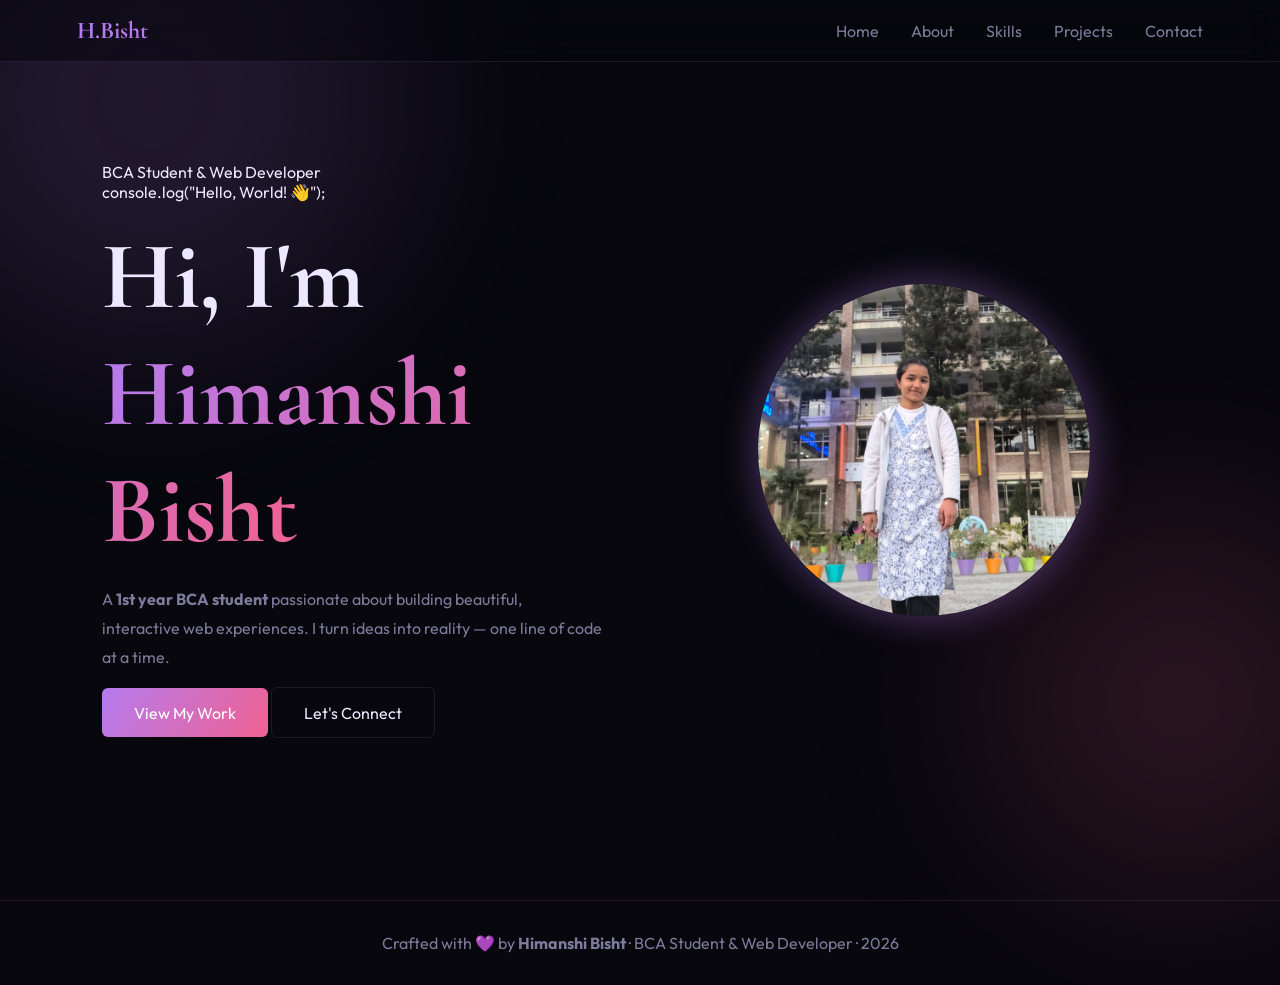
==== index.html @ cc864b1d "first portfolio upload" ====
<!DOCTYPE html>
<html lang="en">
<head>
  <meta charset="UTF-8">
  <meta name="viewport" content="width=device-width, initial-scale=1.0">

  <title>Himanshi Bisht | Portfolio</title>

  <link rel="stylesheet" href="style.css">

  <link
    href="https://fonts.googleapis.com/css2?family=Cormorant+Garamond:wght@400;600;700&family=Outfit:wght@300;400;500;600&family=Space+Mono:wght@400;700&display=swap"
    rel="stylesheet"
  >
</head>

<body>


  <div class="blobs">

    <div class="blob blob-1"></div>

    <div class="blob blob-2"></div>

    <div class="blob blob-3"></div>

  </div>



  <div class="particles">

    <div class="p"></div>
    <div class="p"></div>
    <div class="p"></div>
    <div class="p"></div>
    <div class="p"></div>
    <div class="p"></div>
    <div class="p"></div>
    <div class="p"></div>
    <div class="p"></div>
    <div class="p"></div>
    <div class="p"></div>
    <div class="p"></div>
    <div class="p"></div>
    <div class="p"></div>
    <div class="p"></div>

  </div>
  <nav>

    <div class="nav-logo">
      H.Bisht
    </div>

    <ul class="nav-links">

      <li>
        <a href="index.html">Home</a>
      </li>

      <li>
        <a href="About.html">About</a>
      </li>

      <li>
        <a href="Skills.html">Skills</a>
      </li>

      <li>
        <a href="Projects.html">Projects</a>
      </li>

      <li>
        <a href="Contact.html">Contact</a>
      </li>

    </ul>

  </nav>



  <section id="hero">

    <div class="hero-inner">



      <div class="hero-content">

        <div class="hero-badge">
          BCA Student & Web Developer
        </div>

        <div class="typewriter-line">
          console.log("Hello, World! 👋");
        </div>

        <h1 class="hero-name">

          Hi, I'm <br>

          <span>Himanshi Bisht</span>

        </h1>

        <p class="hero-sub">

          A <strong>1st year BCA student</strong>
          passionate about building beautiful,
          interactive web experiences.

          I turn ideas into reality —
          one line of code at a time.

        </p>

        <div class="hero-btns">

          <a href="Projects.html" class="btn btn-fill">
            View My Work
          </a>

          <a href="Contact.html" class="btn btn-ghost">
            Let's Connect
          </a>

        </div>

      </div>



      <div class="hero-image">

        <img src="Assests/porfile.jpg" alt="Himanshi Bisht">

      </div>

    </div>



    <div class="scroll-cue">

     

      <div class="scroll-line"></div>

    </div>

  </section>




  <footer>

    Crafted with 💜 by

    <strong>Himanshi Bisht</strong>

    · BCA Student & Web Developer · 2026

  </footer>

</body>
</html>
---- style.css ----
*{
  margin:0;
  padding:0;
  box-sizing:border-box;
}

html{
  scroll-behavior:smooth;
}

body{
  background:#07070d;
  color:#ece8ff;
  font-family:'Outfit',sans-serif;
  overflow-x:hidden;
}

a{
  text-decoration:none;
  color:inherit;
}

/* NAVBAR */

nav{
  position:fixed;
  top:0;
  left:0;
  right:0;
  z-index:100;

  display:flex;
  justify-content:space-between;
  align-items:center;

  padding:1rem 6vw;

  backdrop-filter:blur(20px);

  background:rgba(7,7,13,.55);

  border-bottom:1px solid rgba(181,123,238,.14);
}

.nav-logo{
  font-size:1.5rem;
  font-weight:700;

  font-family:'Cormorant Garamond',serif;

  color:#b57bee;
}

.nav-links{
  display:flex;
  gap:2rem;
  list-style:none;
}

.nav-links a{
  color:#7e7a9a;
  transition:.3s;
}

.nav-links a:hover{
  color:#b57bee;
}

/* HERO */

#hero{
  min-height:100vh;

  display:flex;
  align-items:center;

  padding:0 8vw;
}

.hero-inner{
  width:100%;

  display:flex;
  align-items:center;
  justify-content:space-between;

  gap:60px;

  flex-wrap:wrap;
}

.hero-content{
  flex:1;
  min-width:300px;
}

.hero-name{
  font-size:6rem;
  margin:1rem 0;

  font-family:'Cormorant Garamond',serif;
}

.hero-name span{
  background:linear-gradient(
    120deg,
    #b57bee,
    #f06292
  );

  -webkit-background-clip:text;
  -webkit-text-fill-color:transparent;
}

.hero-sub{
  max-width:500px;
  color:#7e7a9a;
  line-height:1.8;
}

/* HERO IMAGE */

.hero-image{
  flex:1;

  display:flex;
  justify-content:center;
  align-items:center;
}

.hero-image img{
  width:340px;
  height:340px;

  object-fit:cover;

  border-radius:50%;

  border:4px solid rgba(181,123,238,.18);

  box-shadow:
  0 0 35px rgba(181,123,238,.35);

  transition:.4s;

  animation:floatImage 5s ease-in-out infinite;
}

.hero-image img:hover{
  transform:scale(1.05);
}

@keyframes floatImage{

  0%,100%{
    transform:translateY(0);
  }

  50%{
    transform:translateY(-15px);
  }

}


.btn{
  display:inline-block;
  padding:.9rem 2rem;
  border-radius:6px;
  margin-top:1rem;
}

.btn-fill{
  background:linear-gradient(
    120deg,
    #b57bee,
    #f06292
  );

  color:white;
}

.btn-ghost{
  border:1px solid rgba(181,123,238,.14);
}

/* SECTION */

.wrap{
  padding:7rem 8vw;
}

.section-title{
  font-size:3rem;
  margin-bottom:1rem;

  font-family:'Cormorant Garamond',serif;
}

.section-title em{
  color:#b57bee;
}

.section-rule{
  width:60px;
  height:2px;

  background:#b57bee;

  margin-bottom:3rem;
}

.about-grid{
  display:grid;
  grid-template-columns:1fr 1fr;
  gap:4rem;
}

.stats-grid{
  display:grid;
  grid-template-columns:1fr 1fr;
  gap:1rem;
}

.stat-card{
  background:#13131f;

  border:1px solid rgba(181,123,238,.14);

  border-radius:12px;

  padding:2rem;
}

.stat-num{
  font-size:2.5rem;

  color:#b57bee;
}



#skills{
  background:#0e0e18;
}

.skills-grid{
  display:grid;
  grid-template-columns:repeat(auto-fit,minmax(250px,1fr));
  gap:1.5rem;
}

.skill-card{
  background:#13131f;

  padding:2rem;

  border-radius:14px;

  border:1px solid rgba(181,123,238,.14);

  transition:.3s;
}

.skill-card:hover{
  transform:translateY(-8px);
}

.skill-icon{
  font-size:2rem;
}


.projects-grid{
  display:grid;
  grid-template-columns:repeat(auto-fit,minmax(300px,1fr));
  gap:2rem;
}

.project-card{
  background:#13131f;

  border:1px solid rgba(181,123,238,.14);

  border-radius:16px;

  padding:2rem;

  transition:.3s;
}

.project-card:hover{
  transform:translateY(-8px);
}

.proj-title{
  font-size:1.5rem;
  margin:1rem 0;

  font-family:'Cormorant Garamond',serif;
}

.tags{
  display:flex;
  gap:.5rem;
  flex-wrap:wrap;
  margin:1rem 0;
}

.tag{
  background:rgba(181,123,238,.1);

  color:#b57bee;

  padding:.3rem .8rem;

  border-radius:50px;
}

/* CONTACT */

.contact-grid{
  display:grid;
  grid-template-columns:1fr 1fr;
  gap:4rem;
}

.form-stack{
  display:flex;
  flex-direction:column;
  gap:1rem;
}

.form-stack input,
.form-stack textarea{
  padding:1rem;

  background:#13131f;

  border:1px solid rgba(181,123,238,.14);

  border-radius:8px;

  color:white;
}

.c-link{
  display:flex;
  align-items:center;
  gap:1rem;

  padding:1rem;

  background:#13131f;

  border-radius:10px;

  border:1px solid rgba(181,123,238,.14);
}

/* FOOTER */

footer{
  text-align:center;

  padding:2rem;

  border-top:1px solid rgba(181,123,238,.14);

  color:#7e7a9a;
}

/* BLOBS */

.blobs{
  position:fixed;
  inset:0;
  z-index:-1;
}

.blob{
  position:absolute;
  border-radius:50%;
  filter:blur(100px);
  opacity:.15;
}

.blob-1{
  width:500px;
  height:500px;

  background:#b57bee;

  top:-150px;
  left:-100px;
}

.blob-2{
  width:400px;
  height:400px;

  background:#f06292;

  bottom:0;
  right:-100px;
}


@media(max-width:768px){

  .nav-links{
    display:none;
  }

  .hero-inner{
    flex-direction:column-reverse;
    text-align:center;
  }

  .hero-name{
    font-size:3.5rem;
  }

  .hero-sub{
    margin:auto;
  }

  .hero-image img{
    width:250px;
    height:250px;
  }

  .about-grid,
  .contact-grid{
    grid-template-columns:1fr;
  }

}
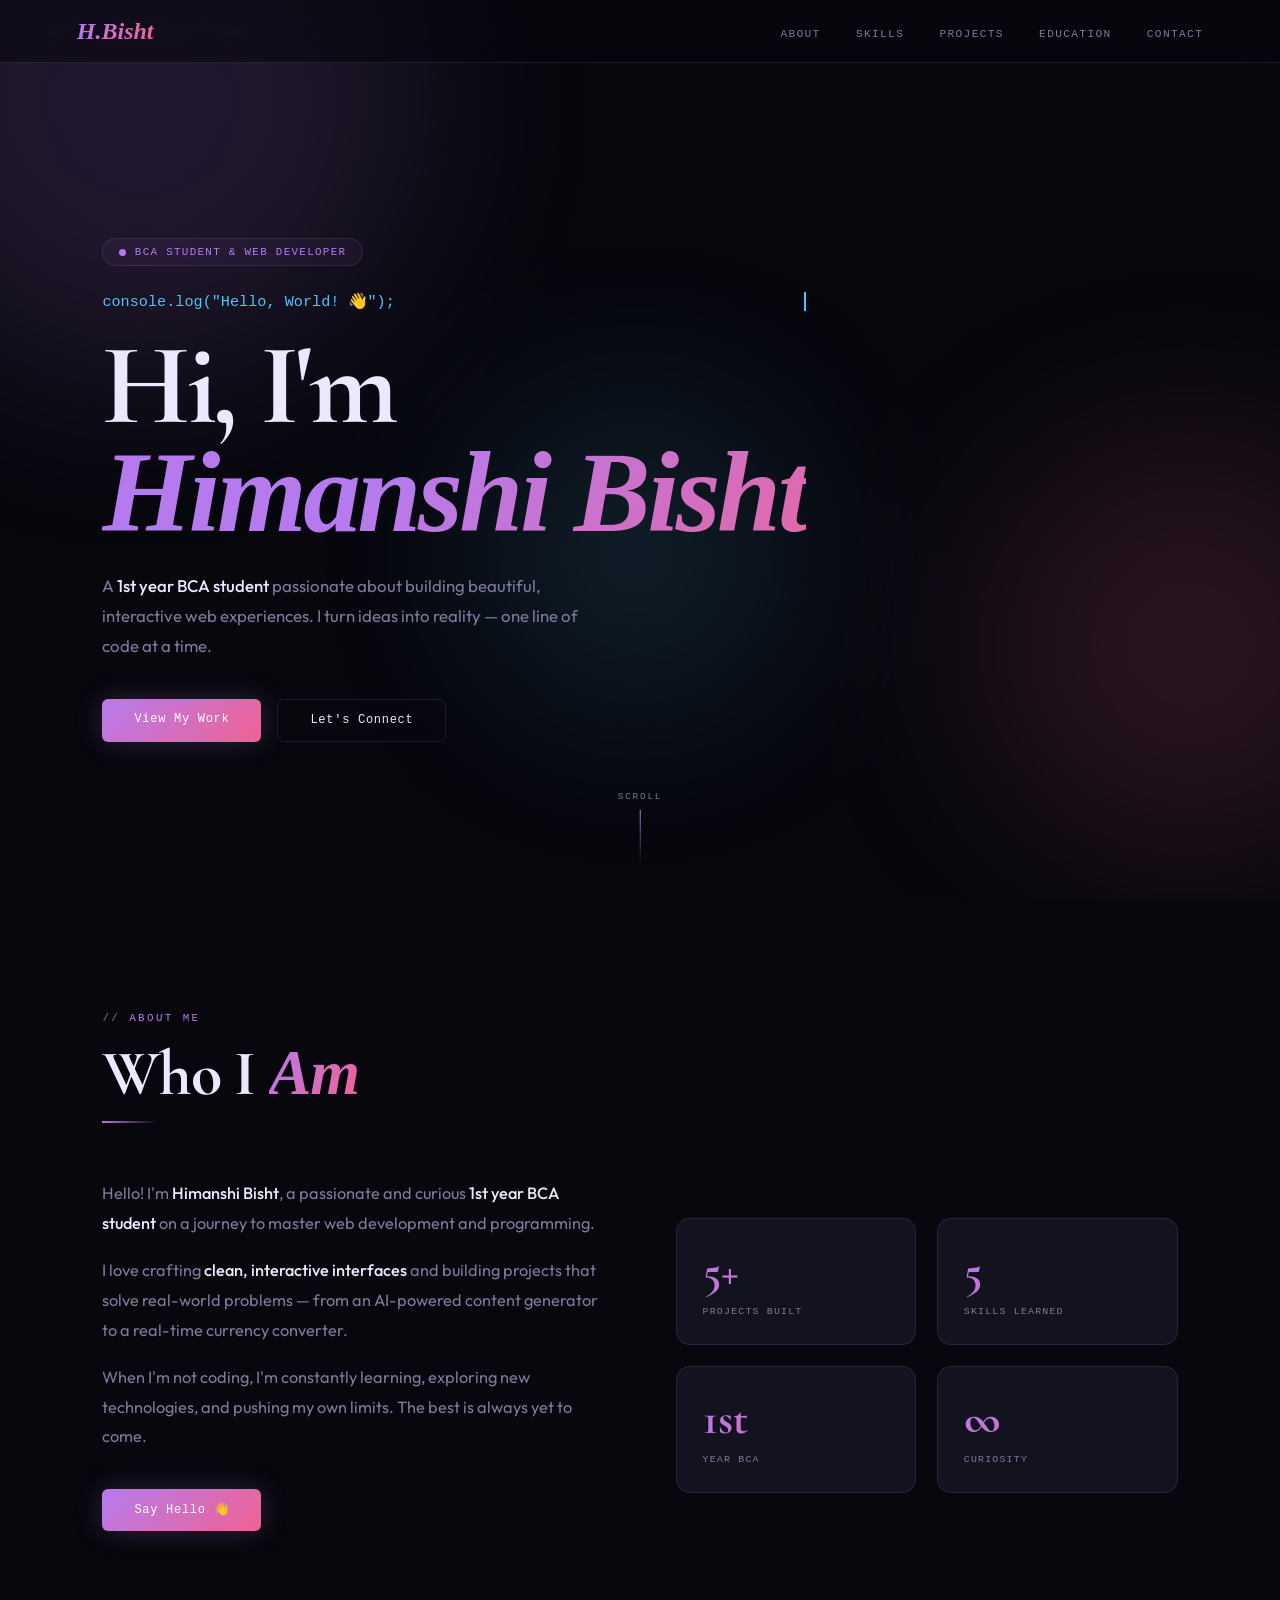
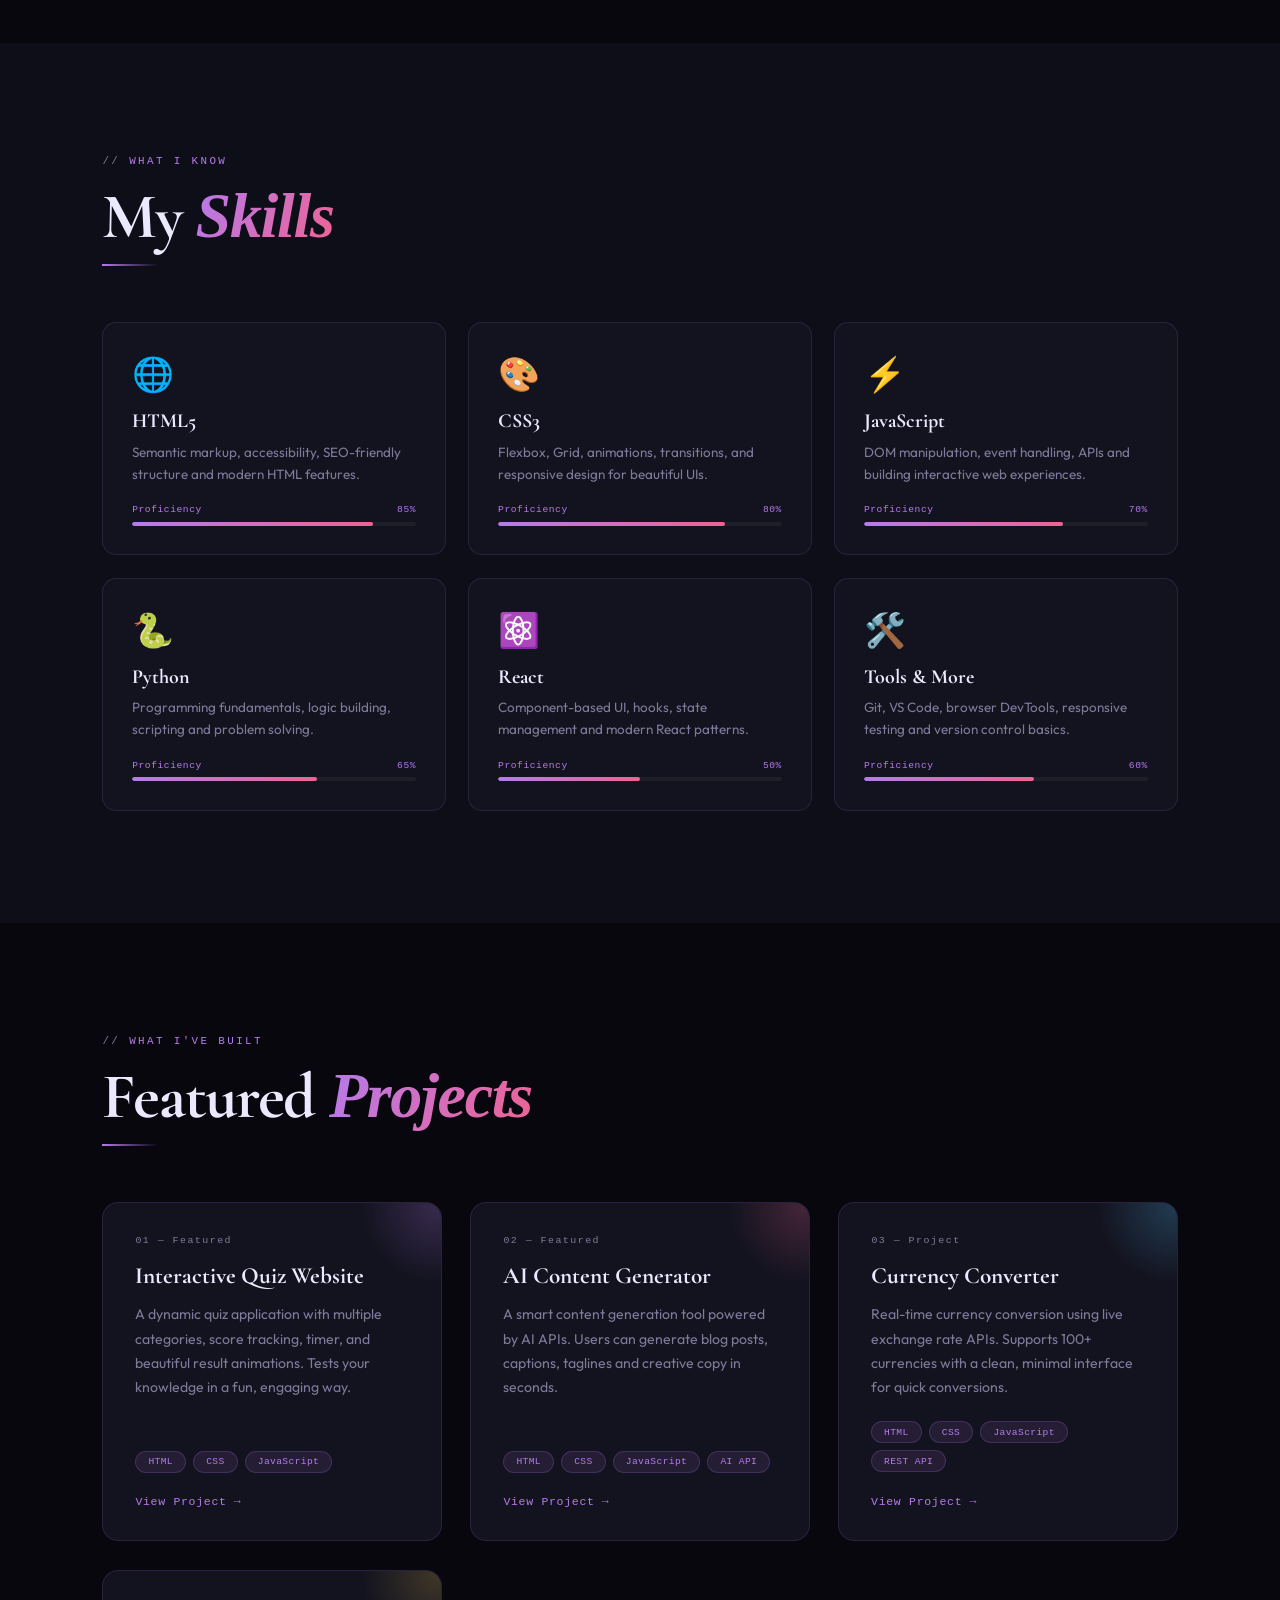
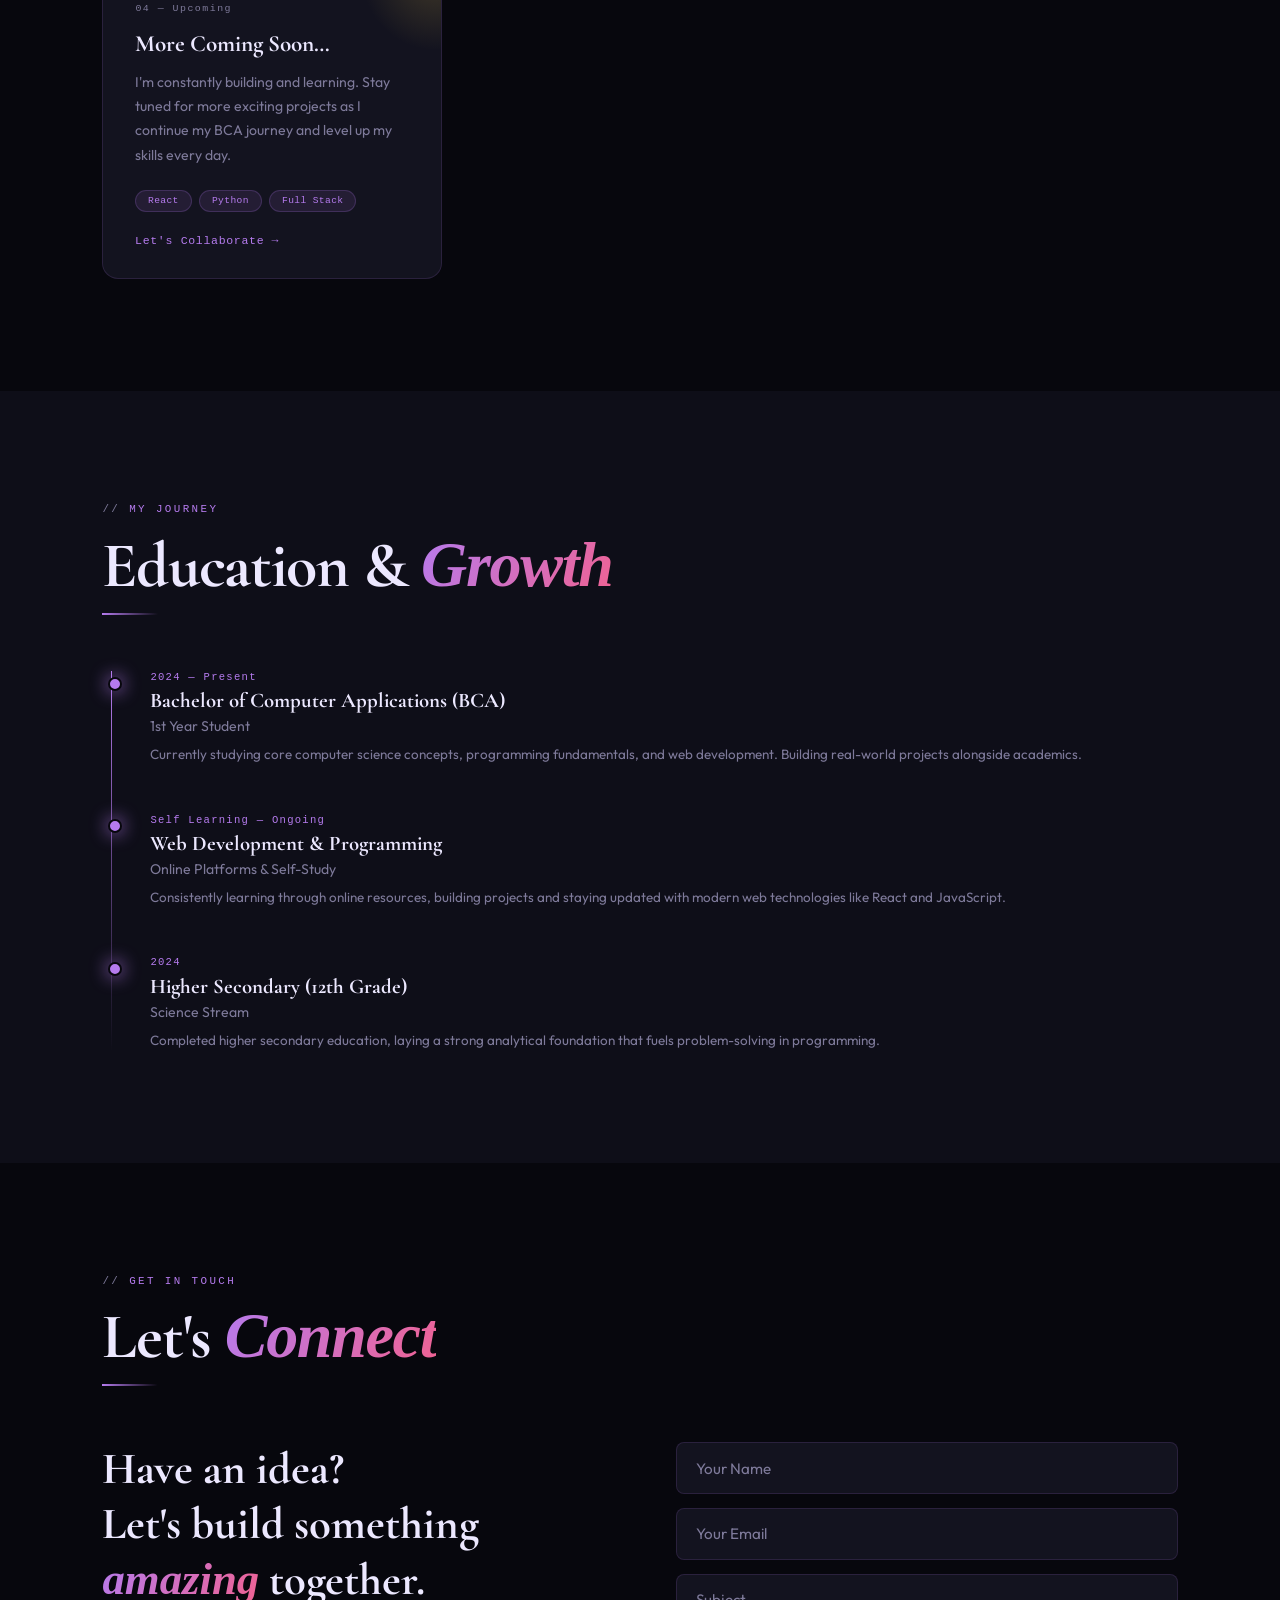
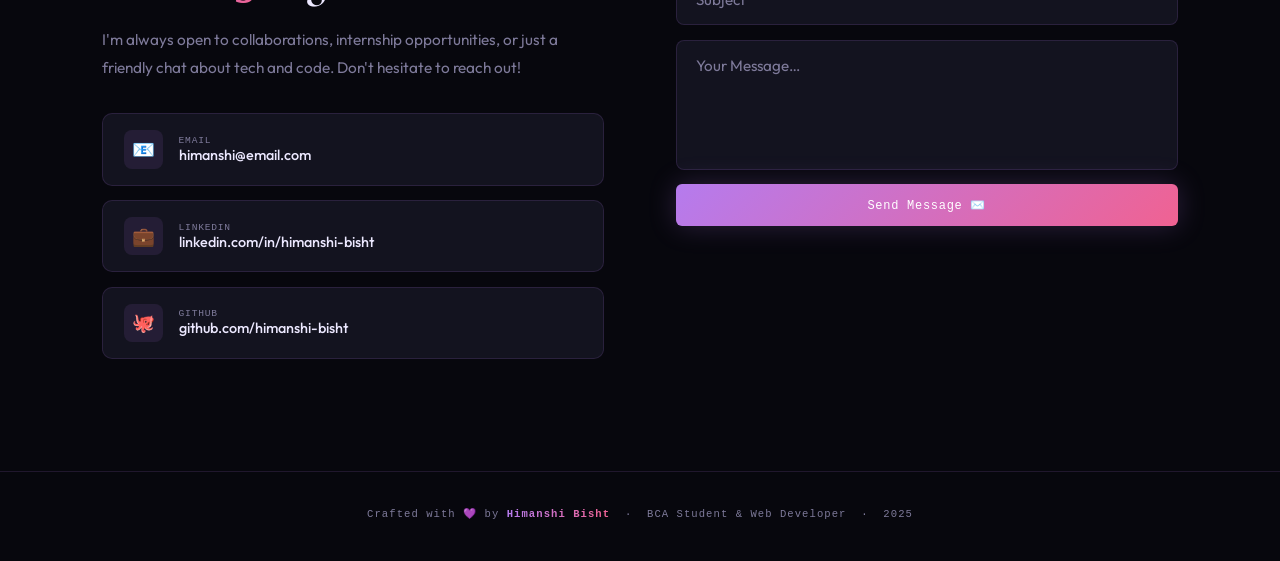
==== commit 7ba9df9b: "Add portfolio JavaScript and update styles" ====
--- a/index.html
+++ b/index.html
@@ -1,170 +1,310 @@
 <!DOCTYPE html>
 <html lang="en">
 <head>
-  <meta charset="UTF-8">
-  <meta name="viewport" content="width=device-width, initial-scale=1.0">
-
+  <meta charset="UTF-8" />
+  <meta name="viewport" content="width=device-width, initial-scale=1.0"/>
   <title>Himanshi Bisht | Portfolio</title>
-
+  <link href="https://fonts.googleapis.com/css2?family=Cormorant+Garamond:ital,wght@0,400;0,600;0,700;1,400;1,600&family=Outfit:wght@300;400;500;600&family=Space+Mono:wght@400;700&display=swap" rel="stylesheet"/>
   <link rel="stylesheet" href="style.css">
-
-  <link
-    href="https://fonts.googleapis.com/css2?family=Cormorant+Garamond:wght@400;600;700&family=Outfit:wght@300;400;500;600&family=Space+Mono:wght@400;700&display=swap"
-    rel="stylesheet"
-  >
 </head>
-
 <body>
 
-
+  <!-- blobs -->
   <div class="blobs">
-
     <div class="blob blob-1"></div>
-
     <div class="blob blob-2"></div>
-
     <div class="blob blob-3"></div>
-
   </div>
 
-
-
+  <!-- particles -->
   <div class="particles">
-
-    <div class="p"></div>
-    <div class="p"></div>
-    <div class="p"></div>
-    <div class="p"></div>
-    <div class="p"></div>
-    <div class="p"></div>
-    <div class="p"></div>
-    <div class="p"></div>
-    <div class="p"></div>
-    <div class="p"></div>
-    <div class="p"></div>
-    <div class="p"></div>
-    <div class="p"></div>
-    <div class="p"></div>
-    <div class="p"></div>
-
+    <div class="p"></div><div class="p"></div><div class="p"></div>
+    <div class="p"></div><div class="p"></div><div class="p"></div>
+    <div class="p"></div><div class="p"></div><div class="p"></div>
+    <div class="p"></div><div class="p"></div><div class="p"></div>
+    <div class="p"></div><div class="p"></div><div class="p"></div>
   </div>
+
+  <!-- NAV -->
   <nav>
-
-    <div class="nav-logo">
-      H.Bisht
-    </div>
-
+    <div class="nav-logo">H.Bisht</div>
     <ul class="nav-links">
-
-      <li>
-        <a href="index.html">Home</a>
-      </li>
-
-      <li>
-        <a href="About.html">About</a>
-      </li>
-
-      <li>
-        <a href="Skills.html">Skills</a>
-      </li>
-
-      <li>
-        <a href="Projects.html">Projects</a>
-      </li>
-
-      <li>
-        <a href="Contact.html">Contact</a>
-      </li>
-
+      <li><a href="#about">About</a></li>
+      <li><a href="#skills">Skills</a></li>
+      <li><a href="#projects">Projects</a></li>
+      <li><a href="#education">Education</a></li>
+      <li><a href="#contact">Contact</a></li>
     </ul>
-
   </nav>
 
-
-
+  <!-- HERO -->
   <section id="hero">
-
     <div class="hero-inner">
-
-
-
-      <div class="hero-content">
-
-        <div class="hero-badge">
-          BCA Student & Web Developer
-        </div>
-
-        <div class="typewriter-line">
-          console.log("Hello, World! 👋");
-        </div>
-
-        <h1 class="hero-name">
-
-          Hi, I'm <br>
-
-          <span>Himanshi Bisht</span>
-
-        </h1>
-
-        <p class="hero-sub">
-
-          A <strong>1st year BCA student</strong>
-          passionate about building beautiful,
-          interactive web experiences.
-
-          I turn ideas into reality —
-          one line of code at a time.
-
-        </p>
-
-        <div class="hero-btns">
-
-          <a href="Projects.html" class="btn btn-fill">
-            View My Work
-          </a>
-
-          <a href="Contact.html" class="btn btn-ghost">
-            Let's Connect
-          </a>
-
-        </div>
-
-      </div>
-
-
-
-      <div class="hero-image">
-
-        <img src="Assests/porfile.jpg" alt="Himanshi Bisht">
-
-      </div>
-
-    </div>
-
-
-
+      <div class="hero-badge">BCA Student &amp; Web Developer</div>
+      <div class="typewriter-line">console.log("Hello, World! 👋");</div>
+      <h1 class="hero-name">
+        Hi, I'm<br>
+        <span>Himanshi Bisht</span>
+      </h1>
+      <p class="hero-sub">
+        A <strong>1st year BCA student</strong> passionate about building beautiful, interactive web experiences. I turn ideas into reality — one line of code at a time.
+      </p>
+      <div class="hero-btns">
+        <a href="#projects" class="btn btn-fill">View My Work</a>
+        <a href="#contact"  class="btn btn-ghost">Let's Connect</a>
+      </div>
+    </div>
     <div class="scroll-cue">
-
-     
-
+      <span>Scroll</span>
       <div class="scroll-line"></div>
-
-    </div>
-
-  </section>
-
-
-
-
+    </div>
+  </section>
+
+  <!-- ABOUT -->
+  <section id="about">
+    <div class="wrap">
+      <p class="section-tag">About Me</p>
+      <h2 class="section-title">Who I <em>Am</em></h2>
+      <div class="section-rule"></div>
+      <div class="about-grid">
+        <div class="about-text">
+          <p>Hello! I'm <strong>Himanshi Bisht</strong>, a passionate and curious <strong>1st year BCA student</strong> on a journey to master web development and programming.</p>
+          <p>I love crafting <strong>clean, interactive interfaces</strong> and building projects that solve real-world problems — from an AI-powered content generator to a real-time currency converter.</p>
+          <p>When I'm not coding, I'm constantly learning, exploring new technologies, and pushing my own limits. The best is always yet to come.</p>
+          <a href="mailto:himanshi@email.com" class="btn btn-fill" style="margin-top:1.2rem;">Say Hello 👋</a>
+        </div>
+        <div class="stats-grid">
+          <div class="stat-card">
+            <span class="stat-num">5+</span>
+            <span class="stat-lbl">Projects Built</span>
+          </div>
+          <div class="stat-card">
+            <span class="stat-num">5</span>
+            <span class="stat-lbl">Skills Learned</span>
+          </div>
+          <div class="stat-card">
+            <span class="stat-num">1st</span>
+            <span class="stat-lbl">Year BCA</span>
+          </div>
+          <div class="stat-card">
+            <span class="stat-num">∞</span>
+            <span class="stat-lbl">Curiosity</span>
+          </div>
+        </div>
+      </div>
+    </div>
+  </section>
+
+  <!-- SKILLS -->
+  <section id="skills">
+    <div class="wrap">
+      <p class="section-tag">What I Know</p>
+      <h2 class="section-title">My <em>Skills</em></h2>
+      <div class="section-rule"></div>
+      <div class="skills-grid">
+
+        <div class="skill-card">
+          <span class="skill-icon">🌐</span>
+          <div class="skill-name">HTML5</div>
+          <div class="skill-desc">Semantic markup, accessibility, SEO-friendly structure and modern HTML features.</div>
+          <div class="bar-header"><span>Proficiency</span><span>85%</span></div>
+          <div class="bar-track"><div class="bar-fill bar-85"></div></div>
+        </div>
+
+        <div class="skill-card">
+          <span class="skill-icon">🎨</span>
+          <div class="skill-name">CSS3</div>
+          <div class="skill-desc">Flexbox, Grid, animations, transitions, and responsive design for beautiful UIs.</div>
+          <div class="bar-header"><span>Proficiency</span><span>80%</span></div>
+          <div class="bar-track"><div class="bar-fill bar-80"></div></div>
+        </div>
+
+        <div class="skill-card">
+          <span class="skill-icon">⚡</span>
+          <div class="skill-name">JavaScript</div>
+          <div class="skill-desc">DOM manipulation, event handling, APIs and building interactive web experiences.</div>
+          <div class="bar-header"><span>Proficiency</span><span>70%</span></div>
+          <div class="bar-track"><div class="bar-fill bar-70"></div></div>
+        </div>
+
+        <div class="skill-card">
+          <span class="skill-icon">🐍</span>
+          <div class="skill-name">Python</div>
+          <div class="skill-desc">Programming fundamentals, logic building, scripting and problem solving.</div>
+          <div class="bar-header"><span>Proficiency</span><span>65%</span></div>
+          <div class="bar-track"><div class="bar-fill bar-65"></div></div>
+        </div>
+
+        <div class="skill-card">
+          <span class="skill-icon">⚛️</span>
+          <div class="skill-name">React</div>
+          <div class="skill-desc">Component-based UI, hooks, state management and modern React patterns.</div>
+          <div class="bar-header"><span>Proficiency</span><span>50%</span></div>
+          <div class="bar-track"><div class="bar-fill bar-50"></div></div>
+        </div>
+
+        <div class="skill-card">
+          <span class="skill-icon">🛠️</span>
+          <div class="skill-name">Tools &amp; More</div>
+          <div class="skill-desc">Git, VS Code, browser DevTools, responsive testing and version control basics.</div>
+          <div class="bar-header"><span>Proficiency</span><span>60%</span></div>
+          <div class="bar-track"><div class="bar-fill bar-60"></div></div>
+        </div>
+
+      </div>
+    </div>
+  </section>
+
+  <!-- PROJECTS -->
+  <section id="projects">
+    <div class="wrap">
+      <p class="section-tag">What I've Built</p>
+      <h2 class="section-title">Featured <em>Projects</em></h2>
+      <div class="section-rule"></div>
+      <div class="projects-grid">
+
+        <div class="project-card">
+          <div class="proj-num">01 — Featured</div>
+          <div class="proj-title">Interactive Quiz Website</div>
+          <div class="proj-desc">A dynamic quiz application with multiple categories, score tracking, timer, and beautiful result animations. Tests your knowledge in a fun, engaging way.</div>
+          <div class="tags">
+            <span class="tag">HTML</span>
+            <span class="tag">CSS</span>
+            <span class="tag">JavaScript</span>
+          </div>
+          <a href="#" class="proj-link">View Project</a>
+        </div>
+
+        <div class="project-card">
+          <div class="proj-num">02 — Featured</div>
+          <div class="proj-title">AI Content Generator</div>
+          <div class="proj-desc">A smart content generation tool powered by AI APIs. Users can generate blog posts, captions, taglines and creative copy in seconds.</div>
+          <div class="tags">
+            <span class="tag">HTML</span>
+            <span class="tag">CSS</span>
+            <span class="tag">JavaScript</span>
+            <span class="tag">AI API</span>
+          </div>
+          <a href="#" class="proj-link">View Project</a>
+        </div>
+
+        <div class="project-card">
+          <div class="proj-num">03 — Project</div>
+          <div class="proj-title">Currency Converter</div>
+          <div class="proj-desc">Real-time currency conversion using live exchange rate APIs. Supports 100+ currencies with a clean, minimal interface for quick conversions.</div>
+          <div class="tags">
+            <span class="tag">HTML</span>
+            <span class="tag">CSS</span>
+            <span class="tag">JavaScript</span>
+            <span class="tag">REST API</span>
+          </div>
+          <a href="#" class="proj-link">View Project</a>
+        </div>
+
+        <div class="project-card">
+          <div class="proj-num">04 — Upcoming</div>
+          <div class="proj-title">More Coming Soon…</div>
+          <div class="proj-desc">I'm constantly building and learning. Stay tuned for more exciting projects as I continue my BCA journey and level up my skills every day.</div>
+          <div class="tags">
+            <span class="tag">React</span>
+            <span class="tag">Python</span>
+            <span class="tag">Full Stack</span>
+          </div>
+          <a href="#contact" class="proj-link">Let's Collaborate</a>
+        </div>
+
+      </div>
+    </div>
+  </section>
+
+  <!-- EDUCATION -->
+  <section id="education">
+    <div class="wrap">
+      <p class="section-tag">My Journey</p>
+      <h2 class="section-title">Education &amp; <em>Growth</em></h2>
+      <div class="section-rule"></div>
+      <div class="timeline">
+
+        <div class="edu-item">
+          <div class="edu-dot"></div>
+          <div class="edu-year">2024 — Present</div>
+          <div class="edu-degree">Bachelor of Computer Applications (BCA)</div>
+          <div class="edu-inst">1st Year Student</div>
+          <div class="edu-note">Currently studying core computer science concepts, programming fundamentals, and web development. Building real-world projects alongside academics.</div>
+        </div>
+
+        <div class="edu-item">
+          <div class="edu-dot"></div>
+          <div class="edu-year">Self Learning — Ongoing</div>
+          <div class="edu-degree">Web Development &amp; Programming</div>
+          <div class="edu-inst">Online Platforms &amp; Self-Study</div>
+          <div class="edu-note">Consistently learning through online resources, building projects and staying updated with modern web technologies like React and JavaScript.</div>
+        </div>
+
+        <div class="edu-item">
+          <div class="edu-dot"></div>
+          <div class="edu-year">2024</div>
+          <div class="edu-degree">Higher Secondary (12th Grade)</div>
+          <div class="edu-inst">Science Stream</div>
+          <div class="edu-note">Completed higher secondary education, laying a strong analytical foundation that fuels problem-solving in programming.</div>
+        </div>
+
+      </div>
+    </div>
+  </section>
+
+  <!-- CONTACT -->
+  <section id="contact">
+    <div class="wrap">
+      <p class="section-tag">Get In Touch</p>
+      <h2 class="section-title">Let's <em>Connect</em></h2>
+      <div class="section-rule"></div>
+      <div class="contact-grid">
+
+        <div>
+          <p class="contact-headline">Have an idea?<br>Let's build something <em>amazing</em> together.</p>
+          <p class="contact-sub">I'm always open to collaborations, internship opportunities, or just a friendly chat about tech and code. Don't hesitate to reach out!</p>
+          <div class="contact-links">
+            <a href="mailto:himanshi@email.com" class="c-link">
+              <div class="c-icon">📧</div>
+              <div>
+                <div class="c-label">Email</div>
+                <div class="c-val">himanshi@email.com</div>
+              </div>
+            </a>
+            <a href="https://linkedin.com/in/himanshi-bisht" target="_blank" class="c-link">
+              <div class="c-icon">💼</div>
+              <div>
+                <div class="c-label">LinkedIn</div>
+                <div class="c-val">linkedin.com/in/himanshi-bisht</div>
+              </div>
+            </a>
+            <a href="https://github.com/himanshi-bisht" target="_blank" class="c-link">
+              <div class="c-icon">🐙</div>
+              <div>
+                <div class="c-label">GitHub</div>
+                <div class="c-val">github.com/himanshi-bisht</div>
+              </div>
+            </a>
+          </div>
+        </div>
+
+        <div class="form-stack">
+          <input type="text"  placeholder="Your Name"    />
+          <input type="email" placeholder="Your Email"   />
+          <input type="text"  placeholder="Subject"      />
+          <textarea           placeholder="Your Message…"></textarea>
+          <button class="btn btn-fill" type="submit">Send Message ✉️</button>
+        </div>
+
+      </div>
+    </div>
+  </section>
+
+  <!-- FOOTER -->
   <footer>
-
-    Crafted with 💜 by
-
-    <strong>Himanshi Bisht</strong>
-
-    · BCA Student & Web Developer · 2026
-
+    Crafted with 💜 by <strong>Himanshi Bisht</strong> &nbsp;·&nbsp; BCA Student &amp; Web Developer &nbsp;·&nbsp; 2025
   </footer>
 
 </body>
-</html>+</html>
--- a/style.css
+++ b/style.css
@@ -1,438 +1,703 @@
-*{
-  margin:0;
-  padding:0;
-  box-sizing:border-box;
-}
-
-html{
-  scroll-behavior:smooth;
-}
-
-body{
-  background:#07070d;
-  color:#ece8ff;
-  font-family:'Outfit',sans-serif;
-  overflow-x:hidden;
-}
-
-a{
-  text-decoration:none;
-  color:inherit;
-}
-
-/* NAVBAR */
-
-nav{
-  position:fixed;
-  top:0;
-  left:0;
-  right:0;
-  z-index:100;
-
-  display:flex;
-  justify-content:space-between;
-  align-items:center;
-
-  padding:1rem 6vw;
-
-  backdrop-filter:blur(20px);
-
-  background:rgba(7,7,13,.55);
-
-  border-bottom:1px solid rgba(181,123,238,.14);
-}
-
-.nav-logo{
-  font-size:1.5rem;
-  font-weight:700;
-
-  font-family:'Cormorant Garamond',serif;
-
-  color:#b57bee;
-}
-
-.nav-links{
-  display:flex;
-  gap:2rem;
-  list-style:none;
-}
-
-.nav-links a{
-  color:#7e7a9a;
-  transition:.3s;
-}
-
-.nav-links a:hover{
-  color:#b57bee;
-}
-
-/* HERO */
-
-#hero{
-  min-height:100vh;
-
-  display:flex;
-  align-items:center;
-
-  padding:0 8vw;
-}
-
-.hero-inner{
-  width:100%;
-
-  display:flex;
-  align-items:center;
-  justify-content:space-between;
-
-  gap:60px;
-
-  flex-wrap:wrap;
-}
-
-.hero-content{
-  flex:1;
-  min-width:300px;
-}
-
-.hero-name{
-  font-size:6rem;
-  margin:1rem 0;
-
-  font-family:'Cormorant Garamond',serif;
-}
-
-.hero-name span{
-  background:linear-gradient(
-    120deg,
-    #b57bee,
-    #f06292
-  );
-
-  -webkit-background-clip:text;
-  -webkit-text-fill-color:transparent;
-}
-
-.hero-sub{
-  max-width:500px;
-  color:#7e7a9a;
-  line-height:1.8;
-}
-
-/* HERO IMAGE */
-
-.hero-image{
-  flex:1;
-
-  display:flex;
-  justify-content:center;
-  align-items:center;
-}
-
-.hero-image img{
-  width:340px;
-  height:340px;
-
-  object-fit:cover;
-
-  border-radius:50%;
-
-  border:4px solid rgba(181,123,238,.18);
-
-  box-shadow:
-  0 0 35px rgba(181,123,238,.35);
-
-  transition:.4s;
-
-  animation:floatImage 5s ease-in-out infinite;
-}
-
-.hero-image img:hover{
-  transform:scale(1.05);
-}
-
-@keyframes floatImage{
-
-  0%,100%{
-    transform:translateY(0);
-  }
-
-  50%{
-    transform:translateY(-15px);
-  }
-
-}
-
-
-.btn{
-  display:inline-block;
-  padding:.9rem 2rem;
-  border-radius:6px;
-  margin-top:1rem;
-}
-
-.btn-fill{
-  background:linear-gradient(
-    120deg,
-    #b57bee,
-    #f06292
-  );
-
-  color:white;
-}
-
-.btn-ghost{
-  border:1px solid rgba(181,123,238,.14);
-}
-
-/* SECTION */
-
-.wrap{
-  padding:7rem 8vw;
-}
-
-.section-title{
-  font-size:3rem;
-  margin-bottom:1rem;
-
-  font-family:'Cormorant Garamond',serif;
-}
-
-.section-title em{
-  color:#b57bee;
-}
-
-.section-rule{
-  width:60px;
-  height:2px;
-
-  background:#b57bee;
-
-  margin-bottom:3rem;
-}
-
-.about-grid{
-  display:grid;
-  grid-template-columns:1fr 1fr;
-  gap:4rem;
-}
-
-.stats-grid{
-  display:grid;
-  grid-template-columns:1fr 1fr;
-  gap:1rem;
-}
-
-.stat-card{
-  background:#13131f;
-
-  border:1px solid rgba(181,123,238,.14);
-
-  border-radius:12px;
-
-  padding:2rem;
-}
-
-.stat-num{
-  font-size:2.5rem;
-
-  color:#b57bee;
-}
-
-
-
-#skills{
-  background:#0e0e18;
-}
-
-.skills-grid{
-  display:grid;
-  grid-template-columns:repeat(auto-fit,minmax(250px,1fr));
-  gap:1.5rem;
-}
-
-.skill-card{
-  background:#13131f;
-
-  padding:2rem;
-
-  border-radius:14px;
-
-  border:1px solid rgba(181,123,238,.14);
-
-  transition:.3s;
-}
-
-.skill-card:hover{
-  transform:translateY(-8px);
-}
-
-.skill-icon{
-  font-size:2rem;
-}
-
-
-.projects-grid{
-  display:grid;
-  grid-template-columns:repeat(auto-fit,minmax(300px,1fr));
-  gap:2rem;
-}
-
-.project-card{
-  background:#13131f;
-
-  border:1px solid rgba(181,123,238,.14);
-
-  border-radius:16px;
-
-  padding:2rem;
-
-  transition:.3s;
-}
-
-.project-card:hover{
-  transform:translateY(-8px);
-}
-
-.proj-title{
-  font-size:1.5rem;
-  margin:1rem 0;
-
-  font-family:'Cormorant Garamond',serif;
-}
-
-.tags{
-  display:flex;
-  gap:.5rem;
-  flex-wrap:wrap;
-  margin:1rem 0;
-}
-
-.tag{
-  background:rgba(181,123,238,.1);
-
-  color:#b57bee;
-
-  padding:.3rem .8rem;
-
-  border-radius:50px;
-}
-
-/* CONTACT */
-
-.contact-grid{
-  display:grid;
-  grid-template-columns:1fr 1fr;
-  gap:4rem;
-}
-
-.form-stack{
-  display:flex;
-  flex-direction:column;
-  gap:1rem;
-}
-
-.form-stack input,
-.form-stack textarea{
-  padding:1rem;
-
-  background:#13131f;
-
-  border:1px solid rgba(181,123,238,.14);
-
-  border-radius:8px;
-
-  color:white;
-}
-
-.c-link{
-  display:flex;
-  align-items:center;
-  gap:1rem;
-
-  padding:1rem;
-
-  background:#13131f;
-
-  border-radius:10px;
-
-  border:1px solid rgba(181,123,238,.14);
-}
-
-/* FOOTER */
-
-footer{
-  text-align:center;
-
-  padding:2rem;
-
-  border-top:1px solid rgba(181,123,238,.14);
-
-  color:#7e7a9a;
-}
-
-/* BLOBS */
-
-.blobs{
-  position:fixed;
-  inset:0;
-  z-index:-1;
-}
-
-.blob{
-  position:absolute;
-  border-radius:50%;
-  filter:blur(100px);
-  opacity:.15;
-}
-
-.blob-1{
-  width:500px;
-  height:500px;
-
-  background:#b57bee;
-
-  top:-150px;
-  left:-100px;
-}
-
-.blob-2{
-  width:400px;
-  height:400px;
-
-  background:#f06292;
-
-  bottom:0;
-  right:-100px;
-}
-
-
-@media(max-width:768px){
-
-  .nav-links{
-    display:none;
-  }
-
-  .hero-inner{
-    flex-direction:column-reverse;
-    text-align:center;
-  }
-
-  .hero-name{
-    font-size:3.5rem;
-  }
-
-  .hero-sub{
-    margin:auto;
-  }
-
-  .hero-image img{
-    width:250px;
-    height:250px;
-  }
-
-  .about-grid,
-  .contact-grid{
-    grid-template-columns:1fr;
-  }
-
-}+/* ─── RESET & BASE ─── */
+    *, *::before, *::after { margin: 0; padding: 0; box-sizing: border-box; }
+    html { scroll-behavior: smooth; }
+
+    :root {
+      --bg:      #07070d;
+      --surface: #0e0e18;
+      --card:    #13131f;
+      --accent:  #b57bee;
+      --pink:    #f06292;
+      --sky:     #4fc3f7;
+      --text:    #ece8ff;
+      --muted:   #7e7a9a;
+      --border:  rgba(181,123,238,.14);
+      --glow:    rgba(181,123,238,.22);
+    }
+
+    body {
+      background: var(--bg);
+      color: var(--text);
+      font-family: 'Outfit', sans-serif;
+      overflow-x: hidden;
+    }
+
+    a { text-decoration: none; color: inherit; }
+
+    /* ─── BACKGROUND BLOBS ─── */
+    .blobs {
+      position: fixed; inset: 0;
+      pointer-events: none; z-index: 0;
+      overflow: hidden;
+    }
+    .blob {
+      position: absolute;
+      border-radius: 50%;
+      filter: blur(100px);
+      opacity: .15;
+    }
+    .blob-1 {
+      width: 560px; height: 560px;
+      background: var(--accent);
+      top: -180px; left: -140px;
+      animation: drift1 14s ease-in-out infinite;
+    }
+    .blob-2 {
+      width: 420px; height: 420px;
+      background: var(--pink);
+      bottom: 5%; right: -120px;
+      animation: drift2 18s ease-in-out infinite;
+    }
+    .blob-3 {
+      width: 300px; height: 300px;
+      background: var(--sky);
+      top: 45%; left: 38%;
+      animation: drift3 11s ease-in-out infinite;
+    }
+    @keyframes drift1 {
+      0%,100% { transform: translate(0,0) scale(1); }
+      50%      { transform: translate(40px,-30px) scale(1.08); }
+    }
+    @keyframes drift2 {
+      0%,100% { transform: translate(0,0) scale(1); }
+      50%      { transform: translate(-30px,40px) scale(1.06); }
+    }
+    @keyframes drift3 {
+      0%,100% { transform: translate(0,0) scale(1); }
+      50%      { transform: translate(20px,25px) scale(0.94); }
+    }
+
+    /* ─── FLOATING PARTICLES ─── */
+    .particles {
+      position: fixed; inset: 0;
+      pointer-events: none; z-index: 0;
+      overflow: hidden;
+    }
+    .p {
+      position: absolute;
+      bottom: -10px;
+      border-radius: 50%;
+      opacity: 0;
+      animation: rise linear infinite;
+    }
+    @keyframes rise {
+      0%   { transform: translateY(0) translateX(0);   opacity: 0; }
+      10%  { opacity: .7; }
+      90%  { opacity: .2; }
+      100% { transform: translateY(-105vh) translateX(var(--dx)); opacity: 0; }
+    }
+    .p:nth-child(1)  { width:3px;height:3px; left:5%;  background:var(--accent); animation-duration:9s;  animation-delay:0s;    --dx: 30px; }
+    .p:nth-child(2)  { width:2px;height:2px; left:12%; background:var(--pink);   animation-duration:13s; animation-delay:2s;    --dx:-20px; }
+    .p:nth-child(3)  { width:4px;height:4px; left:22%; background:var(--sky);    animation-duration:8s;  animation-delay:1s;    --dx: 15px; }
+    .p:nth-child(4)  { width:2px;height:2px; left:33%; background:var(--accent); animation-duration:16s; animation-delay:4s;    --dx:-35px; }
+    .p:nth-child(5)  { width:3px;height:3px; left:45%; background:var(--pink);   animation-duration:11s; animation-delay:0.5s;  --dx: 25px; }
+    .p:nth-child(6)  { width:2px;height:2px; left:57%; background:var(--sky);    animation-duration:14s; animation-delay:3s;    --dx:-10px; }
+    .p:nth-child(7)  { width:3px;height:3px; left:68%; background:var(--accent); animation-duration:10s; animation-delay:6s;    --dx: 40px; }
+    .p:nth-child(8)  { width:2px;height:2px; left:78%; background:var(--pink);   animation-duration:12s; animation-delay:1.5s;  --dx:-25px; }
+    .p:nth-child(9)  { width:4px;height:4px; left:88%; background:var(--sky);    animation-duration:9s;  animation-delay:7s;    --dx: 10px; }
+    .p:nth-child(10) { width:2px;height:2px; left:95%; background:var(--accent); animation-duration:15s; animation-delay:2.5s;  --dx:-15px; }
+    .p:nth-child(11) { width:3px;height:3px; left:18%; background:var(--pink);   animation-duration:17s; animation-delay:5s;    --dx: 30px; }
+    .p:nth-child(12) { width:2px;height:2px; left:50%; background:var(--accent); animation-duration:8s;  animation-delay:9s;    --dx:-40px; }
+    .p:nth-child(13) { width:3px;height:3px; left:72%; background:var(--sky);    animation-duration:13s; animation-delay:3.5s;  --dx: 20px; }
+    .p:nth-child(14) { width:2px;height:2px; left:38%; background:var(--pink);   animation-duration:10s; animation-delay:8s;    --dx:-30px; }
+    .p:nth-child(15) { width:4px;height:4px; left:82%; background:var(--accent); animation-duration:12s; animation-delay:0s;    --dx: 15px; }
+
+    /* ─── NAV ─── */
+    nav {
+      position: fixed; top:0; left:0; right:0;
+      z-index: 200;
+      display: flex;
+      justify-content: space-between;
+      align-items: center;
+      padding: 1.1rem 6vw;
+      backdrop-filter: blur(22px);
+      -webkit-backdrop-filter: blur(22px);
+      background: rgba(7,7,13,.55);
+      border-bottom: 1px solid var(--border);
+    }
+    .nav-logo {
+      font-family: 'Cormorant Garamond', serif;
+      font-size: 1.5rem;
+      font-weight: 700;
+      font-style: italic;
+      background: linear-gradient(100deg, var(--accent), var(--pink));
+      -webkit-background-clip: text;
+      -webkit-text-fill-color: transparent;
+      background-clip: text;
+    }
+    .nav-links { display: flex; gap: 2.2rem; list-style: none; }
+    .nav-links a {
+      font-family: 'Space Mono', monospace;
+      font-size: .7rem;
+      letter-spacing: .12em;
+      text-transform: uppercase;
+      color: var(--muted);
+      transition: color .3s;
+      position: relative;
+    }
+    .nav-links a::after {
+      content: '';
+      position: absolute;
+      bottom: -3px; left: 0; right: 0;
+      height: 1px;
+      background: var(--accent);
+      transform: scaleX(0);
+      transform-origin: left;
+      transition: transform .3s;
+    }
+    .nav-links a:hover { color: var(--accent); }
+    .nav-links a:hover::after { transform: scaleX(1); }
+
+    /* ─── SHARED SECTION ─── */
+    section { position: relative; z-index: 2; }
+    .wrap { padding: 7rem 8vw; }
+
+    .section-tag {
+      font-family: 'Space Mono', monospace;
+      font-size: .68rem;
+      letter-spacing: .22em;
+      text-transform: uppercase;
+      color: var(--accent);
+      margin-bottom: .9rem;
+    }
+    .section-tag::before { content: '// '; color: var(--muted); }
+
+    .section-title {
+      font-family: 'Cormorant Garamond', serif;
+      font-size: clamp(2.2rem, 5vw, 4rem);
+      font-weight: 700;
+      line-height: 1.08;
+      letter-spacing: -.02em;
+      margin-bottom: .8rem;
+    }
+    .section-title em {
+      font-style: italic;
+      background: linear-gradient(120deg, var(--accent), var(--pink));
+      -webkit-background-clip: text;
+      -webkit-text-fill-color: transparent;
+      background-clip: text;
+    }
+    .section-rule {
+      width: 56px; height: 2px;
+      background: linear-gradient(90deg, var(--accent), transparent);
+      margin-bottom: 3.5rem;
+    }
+
+    /* ─── BUTTONS ─── */
+    .btn {
+      display: inline-block;
+      padding: .85rem 2rem;
+      border-radius: 6px;
+      font-family: 'Space Mono', monospace;
+      font-size: .75rem;
+      letter-spacing: .06em;
+      transition: transform .25s, box-shadow .25s, border-color .25s, color .25s;
+    }
+    .btn-fill {
+      background: linear-gradient(135deg, var(--accent), var(--pink));
+      color: #fff;
+      box-shadow: 0 0 28px var(--glow);
+      border: none;
+      cursor: pointer;
+    }
+    .btn-fill:hover  { transform: translateY(-3px); box-shadow: 0 0 48px var(--glow); }
+    .btn-ghost {
+      border: 1px solid var(--border);
+      color: var(--text);
+      background: transparent;
+    }
+    .btn-ghost:hover { border-color: var(--accent); color: var(--accent); transform: translateY(-3px); }
+
+    /* ─── HERO ─── */
+    #hero {
+      min-height: 100vh;
+      display: flex;
+      align-items: center;
+      padding: 0 8vw;
+      padding-top: 80px;
+    }
+    .hero-inner { max-width: 780px; }
+
+    .hero-badge {
+      display: inline-flex;
+      align-items: center;
+      gap: .55rem;
+      padding: .45rem 1rem;
+      border: 1px solid var(--border);
+      border-radius: 99px;
+      background: rgba(181,123,238,.06);
+      font-family: 'Space Mono', monospace;
+      font-size: .68rem;
+      letter-spacing: .12em;
+      color: var(--accent);
+      text-transform: uppercase;
+      margin-bottom: 1.6rem;
+      animation: fadeUp .8s .1s both;
+    }
+    .hero-badge::before {
+      content: '';
+      width: 7px; height: 7px;
+      border-radius: 50%;
+      background: var(--accent);
+      animation: blink-dot 1.4s ease-in-out infinite;
+    }
+    @keyframes blink-dot {
+      0%,100% { opacity:1; transform:scale(1); }
+      50%      { opacity:.3; transform:scale(.6); }
+    }
+
+    .typewriter-line {
+      font-family: 'Space Mono', monospace;
+      font-size: .95rem;
+      color: var(--sky);
+      border-right: 2px solid var(--sky);
+      white-space: nowrap;
+      overflow: hidden;
+      width: 0;
+      animation: typing 2.6s steps(32) .4s forwards, cursor-blink .75s step-end infinite;
+      margin-bottom: 1.4rem;
+    }
+    @keyframes typing      { to { width: 100%; } }
+    @keyframes cursor-blink { 50% { border-color: transparent; } }
+
+    .hero-name {
+      font-family: 'Cormorant Garamond', serif;
+      font-size: clamp(3.6rem, 9vw, 7.5rem);
+      font-weight: 700;
+      line-height: .92;
+      letter-spacing: -.03em;
+      margin-bottom: 1.6rem;
+      animation: fadeUp .9s .5s both;
+    }
+    .hero-name span {
+      display: block;
+      font-style: italic;
+      background: linear-gradient(130deg, var(--accent) 20%, var(--pink) 60%, var(--sky));
+      -webkit-background-clip: text;
+      -webkit-text-fill-color: transparent;
+      background-clip: text;
+      background-size: 200% 200%;
+      animation: gradientShift 5s ease infinite;
+    }
+    @keyframes gradientShift {
+      0%   { background-position: 0% 50%; }
+      50%  { background-position: 100% 50%; }
+      100% { background-position: 0% 50%; }
+    }
+
+    .hero-sub {
+      font-size: 1.05rem;
+      color: var(--muted);
+      line-height: 1.78;
+      max-width: 500px;
+      margin-bottom: 2.4rem;
+      animation: fadeUp .9s .7s both;
+    }
+    .hero-sub strong { color: var(--text); font-weight: 500; }
+
+    .hero-btns {
+      display: flex; gap: 1rem; flex-wrap: wrap;
+      animation: fadeUp .9s .9s both;
+    }
+
+    .scroll-cue {
+      position: absolute;
+      bottom: 2.2rem; left: 50%;
+      transform: translateX(-50%);
+      display: flex; flex-direction: column;
+      align-items: center; gap: .5rem;
+    }
+    .scroll-cue span {
+      font-family: 'Space Mono', monospace;
+      font-size: .58rem;
+      letter-spacing: .2em;
+      color: var(--muted);
+      text-transform: uppercase;
+    }
+    .scroll-line {
+      width: 1px; height: 55px;
+      background: linear-gradient(to bottom, var(--accent), transparent);
+      animation: scrollPulse 2s ease-in-out infinite;
+    }
+    @keyframes scrollPulse {
+      0%,100% { opacity:1; transform:scaleY(1); }
+      50%      { opacity:.3; transform:scaleY(.5); }
+    }
+
+    /* ─── ABOUT ─── */
+    .about-grid {
+      display: grid;
+      grid-template-columns: 1fr 1fr;
+      gap: 4.5rem;
+      align-items: center;
+    }
+    .about-text p {
+      font-size: 1.02rem;
+      color: var(--muted);
+      line-height: 1.82;
+      margin-bottom: 1.1rem;
+    }
+    .about-text p strong { color: var(--text); font-weight: 500; }
+
+    .stats-grid {
+      display: grid;
+      grid-template-columns: 1fr 1fr;
+      gap: 1.3rem;
+    }
+    .stat-card {
+      background: var(--card);
+      border: 1px solid var(--border);
+      border-radius: 14px;
+      padding: 1.6rem;
+      position: relative;
+      overflow: hidden;
+      transition: transform .3s, border-color .3s, box-shadow .3s;
+      animation: fadeUp .7s both;
+    }
+    .stat-card::before {
+      content: '';
+      position: absolute;
+      top:0; left:0; right:0;
+      height: 2px;
+      background: linear-gradient(90deg, var(--accent), var(--pink));
+      transform: scaleX(0);
+      transform-origin: left;
+      transition: transform .35s;
+    }
+    .stat-card:hover { transform: translateY(-5px); border-color: var(--accent); box-shadow: 0 16px 48px rgba(0,0,0,.4), 0 0 24px var(--glow); }
+    .stat-card:hover::before { transform: scaleX(1); }
+    .stat-num {
+      font-family: 'Cormorant Garamond', serif;
+      font-size: 2.8rem;
+      font-weight: 700;
+      display: block;
+      background: linear-gradient(135deg, var(--accent), var(--pink));
+      -webkit-background-clip: text;
+      -webkit-text-fill-color: transparent;
+      background-clip: text;
+    }
+    .stat-lbl {
+      font-family: 'Space Mono', monospace;
+      font-size: .62rem;
+      letter-spacing: .12em;
+      text-transform: uppercase;
+      color: var(--muted);
+      margin-top: .3rem;
+    }
+
+    /* ─── SKILLS ─── */
+    #skills { background: var(--surface); }
+    .skills-grid {
+      display: grid;
+      grid-template-columns: repeat(auto-fit, minmax(270px, 1fr));
+      gap: 1.4rem;
+    }
+    .skill-card {
+      background: var(--card);
+      border: 1px solid var(--border);
+      border-radius: 14px;
+      padding: 1.8rem;
+      position: relative;
+      overflow: hidden;
+      transition: transform .35s cubic-bezier(.22,1,.36,1), border-color .3s, box-shadow .3s;
+      animation: fadeUp .7s both;
+    }
+    .skill-card::after {
+      content: '';
+      position: absolute; inset: 0;
+      background: linear-gradient(135deg, rgba(181,123,238,.06), transparent);
+      opacity: 0;
+      transition: opacity .3s;
+    }
+    .skill-card:hover { transform: translateY(-7px); border-color: var(--accent); box-shadow: 0 24px 64px rgba(0,0,0,.45), 0 0 32px var(--glow); }
+    .skill-card:hover::after { opacity: 1; }
+
+    .skill-icon { font-size: 2.1rem; margin-bottom: .9rem; display: block; }
+    .skill-name {
+      font-family: 'Cormorant Garamond', serif;
+      font-size: 1.25rem;
+      font-weight: 700;
+      margin-bottom: .45rem;
+    }
+    .skill-desc {
+      font-size: .84rem;
+      color: var(--muted);
+      line-height: 1.65;
+      margin-bottom: 1.2rem;
+    }
+    .bar-header {
+      display: flex;
+      justify-content: space-between;
+      margin-bottom: .4rem;
+    }
+    .bar-header span {
+      font-family: 'Space Mono', monospace;
+      font-size: .6rem;
+      letter-spacing: .06em;
+      color: var(--accent);
+    }
+    .bar-track {
+      background: rgba(255,255,255,.05);
+      border-radius: 99px;
+      height: 4px;
+      overflow: hidden;
+    }
+    .bar-fill {
+      height: 100%;
+      border-radius: 99px;
+      background: linear-gradient(90deg, var(--accent), var(--pink));
+      animation: barGrow 1.4s cubic-bezier(.22,1,.36,1) both;
+    }
+    @keyframes barGrow { from { width: 0 !important; } }
+
+    .bar-85 { width:85%; animation-delay:.1s; }
+    .bar-80 { width:80%; animation-delay:.2s; }
+    .bar-70 { width:70%; animation-delay:.3s; }
+    .bar-65 { width:65%; animation-delay:.4s; }
+    .bar-50 { width:50%; animation-delay:.5s; }
+    .bar-60 { width:60%; animation-delay:.6s; }
+
+    .skill-card:nth-child(1) { animation-delay:.1s; }
+    .skill-card:nth-child(2) { animation-delay:.2s; }
+    .skill-card:nth-child(3) { animation-delay:.3s; }
+    .skill-card:nth-child(4) { animation-delay:.4s; }
+    .skill-card:nth-child(5) { animation-delay:.5s; }
+    .skill-card:nth-child(6) { animation-delay:.6s; }
+
+    /* ─── PROJECTS ─── */
+    .projects-grid {
+      display: grid;
+      grid-template-columns: repeat(auto-fit, minmax(300px, 1fr));
+      gap: 1.8rem;
+    }
+    .project-card {
+      background: var(--card);
+      border: 1px solid var(--border);
+      border-radius: 16px;
+      padding: 2rem;
+      position: relative;
+      overflow: hidden;
+      transition: transform .4s cubic-bezier(.22,1,.36,1), border-color .3s, box-shadow .35s;
+      display: flex;
+      flex-direction: column;
+      animation: fadeUp .7s both;
+    }
+    .project-card::before {
+      content: '';
+      position: absolute;
+      top: -70px; right: -70px;
+      width: 150px; height: 150px;
+      border-radius: 50%;
+      transition: all .4s;
+    }
+    .project-card:nth-child(1)::before { background: radial-gradient(circle, rgba(181,123,238,.22), transparent 70%); animation-delay:.1s; }
+    .project-card:nth-child(2)::before { background: radial-gradient(circle, rgba(240,98,146,.22),  transparent 70%); animation-delay:.2s; }
+    .project-card:nth-child(3)::before { background: radial-gradient(circle, rgba(79,195,247,.22),  transparent 70%); animation-delay:.3s; }
+    .project-card:nth-child(4)::before { background: radial-gradient(circle, rgba(255,213,79,.18),  transparent 70%); animation-delay:.4s; }
+
+    .project-card:nth-child(1) { animation-delay:.1s; }
+    .project-card:nth-child(2) { animation-delay:.2s; }
+    .project-card:nth-child(3) { animation-delay:.3s; }
+    .project-card:nth-child(4) { animation-delay:.4s; }
+
+    .project-card:hover { transform: translateY(-9px); border-color: var(--accent); box-shadow: 0 32px 80px rgba(0,0,0,.5), 0 0 40px var(--glow); }
+    .project-card:hover::before { top:-30px; right:-30px; width:200px; height:200px; }
+
+    .proj-num {
+      font-family: 'Space Mono', monospace;
+      font-size: .62rem;
+      letter-spacing: .15em;
+      color: var(--muted);
+      margin-bottom: 1rem;
+    }
+    .proj-title {
+      font-family: 'Cormorant Garamond', serif;
+      font-size: 1.45rem;
+      font-weight: 700;
+      margin-bottom: .7rem;
+      line-height: 1.25;
+    }
+    .proj-desc {
+      font-size: .88rem;
+      color: var(--muted);
+      line-height: 1.72;
+      margin-bottom: 1.4rem;
+      flex: 1;
+    }
+    .tags { display: flex; flex-wrap: wrap; gap: .45rem; margin-bottom: 1.4rem; }
+    .tag {
+      font-family: 'Space Mono', monospace;
+      font-size: .6rem;
+      padding: .28rem .75rem;
+      border-radius: 99px;
+      background: rgba(181,123,238,.1);
+      border: 1px solid rgba(181,123,238,.2);
+      color: var(--accent);
+      letter-spacing: .04em;
+    }
+    .proj-link {
+      font-family: 'Space Mono', monospace;
+      font-size: .72rem;
+      letter-spacing: .06em;
+      color: var(--accent);
+      transition: letter-spacing .3s;
+      display: inline-flex;
+      align-items: center;
+      gap: .45rem;
+    }
+    .proj-link::after { content: '→'; display: inline-block; transition: transform .3s; }
+    .proj-link:hover { letter-spacing: .16em; }
+    .proj-link:hover::after { transform: translateX(5px); }
+
+    /* ─── EDUCATION ─── */
+    #education { background: var(--surface); }
+    .timeline { position: relative; padding-left: 3rem; }
+    .timeline::before {
+      content: '';
+      position: absolute;
+      left: .55rem; top: 0; bottom: 0;
+      width: 1px;
+      background: linear-gradient(to bottom, var(--accent), transparent);
+    }
+    .edu-item {
+      position: relative;
+      margin-bottom: 3rem;
+      animation: fadeUp .7s both;
+    }
+    .edu-item:nth-child(1) { animation-delay:.1s; }
+    .edu-item:nth-child(2) { animation-delay:.25s; }
+    .edu-item:nth-child(3) { animation-delay:.4s; }
+    .edu-item:last-child { margin-bottom: 0; }
+
+    .edu-dot {
+      position: absolute;
+      left: -2.6rem; top: .35rem;
+      width: 14px; height: 14px;
+      border-radius: 50%;
+      background: var(--accent);
+      box-shadow: 0 0 18px var(--accent);
+      border: 2px solid var(--bg);
+      animation: pulseGlow 2.5s ease-in-out infinite;
+    }
+    @keyframes pulseGlow {
+      0%,100% { box-shadow: 0 0 14px var(--accent); }
+      50%      { box-shadow: 0 0 28px var(--accent); }
+    }
+    .edu-year { font-family:'Space Mono',monospace; font-size:.66rem; letter-spacing:.12em; color:var(--accent); margin-bottom:.35rem; }
+    .edu-degree { font-family:'Cormorant Garamond',serif; font-size:1.3rem; font-weight:700; margin-bottom:.25rem; }
+    .edu-inst  { font-size:.88rem; color:var(--muted); margin-bottom:.5rem; }
+    .edu-note  { font-size:.84rem; color:var(--muted); line-height:1.65; }
+
+    /* ─── CONTACT ─── */
+    .contact-grid {
+      display: grid;
+      grid-template-columns: 1fr 1fr;
+      gap: 4.5rem;
+      align-items: start;
+    }
+    .contact-headline {
+      font-family: 'Cormorant Garamond', serif;
+      font-size: clamp(1.8rem, 3.5vw, 2.8rem);
+      font-weight: 700;
+      line-height: 1.22;
+      margin-bottom: 1.2rem;
+    }
+    .contact-headline em {
+      font-style: italic;
+      background: linear-gradient(120deg, var(--accent), var(--pink));
+      -webkit-background-clip: text;
+      -webkit-text-fill-color: transparent;
+      background-clip: text;
+    }
+    .contact-sub { font-size:.96rem; color:var(--muted); line-height:1.78; margin-bottom:2rem; }
+    .contact-links { display:flex; flex-direction:column; gap:.9rem; }
+    .c-link {
+      display: flex;
+      align-items: center;
+      gap: 1rem;
+      padding: 1rem 1.3rem;
+      background: var(--card);
+      border: 1px solid var(--border);
+      border-radius: 10px;
+      color: var(--text);
+      font-size: .9rem;
+      transition: border-color .3s, transform .3s, background .3s;
+    }
+    .c-link:hover { border-color:var(--accent); transform:translateX(7px); background:rgba(181,123,238,.06); }
+    .c-icon {
+      font-size: 1.15rem;
+      width: 2.4rem; height: 2.4rem;
+      display: flex; align-items: center; justify-content: center;
+      background: rgba(181,123,238,.1);
+      border-radius: 8px;
+      flex-shrink: 0;
+    }
+    .c-label { font-family:'Space Mono',monospace; font-size:.6rem; letter-spacing:.08em; color:var(--muted); text-transform:uppercase; }
+    .c-val   { font-weight:500; font-size:.9rem; }
+
+    .form-stack { display:flex; flex-direction:column; gap:.9rem; }
+    .form-stack input,
+    .form-stack textarea {
+      width: 100%;
+      padding: .95rem 1.2rem;
+      background: var(--card);
+      border: 1px solid var(--border);
+      border-radius: 8px;
+      color: var(--text);
+      font-family: 'Outfit', sans-serif;
+      font-size: .95rem;
+      outline: none;
+      transition: border-color .3s;
+      -webkit-appearance: none;
+      appearance: none;
+    }
+    .form-stack textarea { height:130px; resize:none; }
+    .form-stack input:focus,
+    .form-stack textarea:focus { border-color: var(--accent); }
+    .form-stack input::placeholder,
+    .form-stack textarea::placeholder { color: var(--muted); }
+
+    /* ─── FOOTER ─── */
+    footer {
+      position: relative; z-index: 2;
+      text-align: center;
+      padding: 2.2rem 2rem;
+      border-top: 1px solid var(--border);
+      font-family: 'Space Mono', monospace;
+      font-size: .66rem;
+      letter-spacing: .1em;
+      color: var(--muted);
+    }
+    footer strong {
+      background: linear-gradient(90deg, var(--accent), var(--pink));
+      -webkit-background-clip: text;
+      -webkit-text-fill-color: transparent;
+      background-clip: text;
+    }
+
+    /* ─── KEYFRAMES ─── */
+    @keyframes fadeUp {
+      from { opacity:0; transform:translateY(28px); }
+      to   { opacity:1; transform:translateY(0); }
+    }
+
+    /* stat card delays */
+    .stat-card:nth-child(1) { animation-delay:.1s; }
+    .stat-card:nth-child(2) { animation-delay:.2s; }
+    .stat-card:nth-child(3) { animation-delay:.3s; }
+    .stat-card:nth-child(4) { animation-delay:.4s; }
+
+    /* contact grid animation */
+    .contact-grid > div { animation: fadeUp .7s both; }
+    .contact-grid > div:nth-child(2) { animation-delay:.2s; }
+
+    /* ─── RESPONSIVE ─── */
+    @media (max-width: 760px) {
+      nav { padding:1rem 5vw; }
+      .nav-links { display:none; }
+      .wrap { padding:5rem 5vw; }
+      .about-grid   { grid-template-columns:1fr; gap:2.5rem; }
+      .contact-grid { grid-template-columns:1fr; gap:2.5rem; }
+      .hero-name { font-size:3.2rem; }
+      #hero { padding:0 5vw; padding-top:70px; }
+    }
